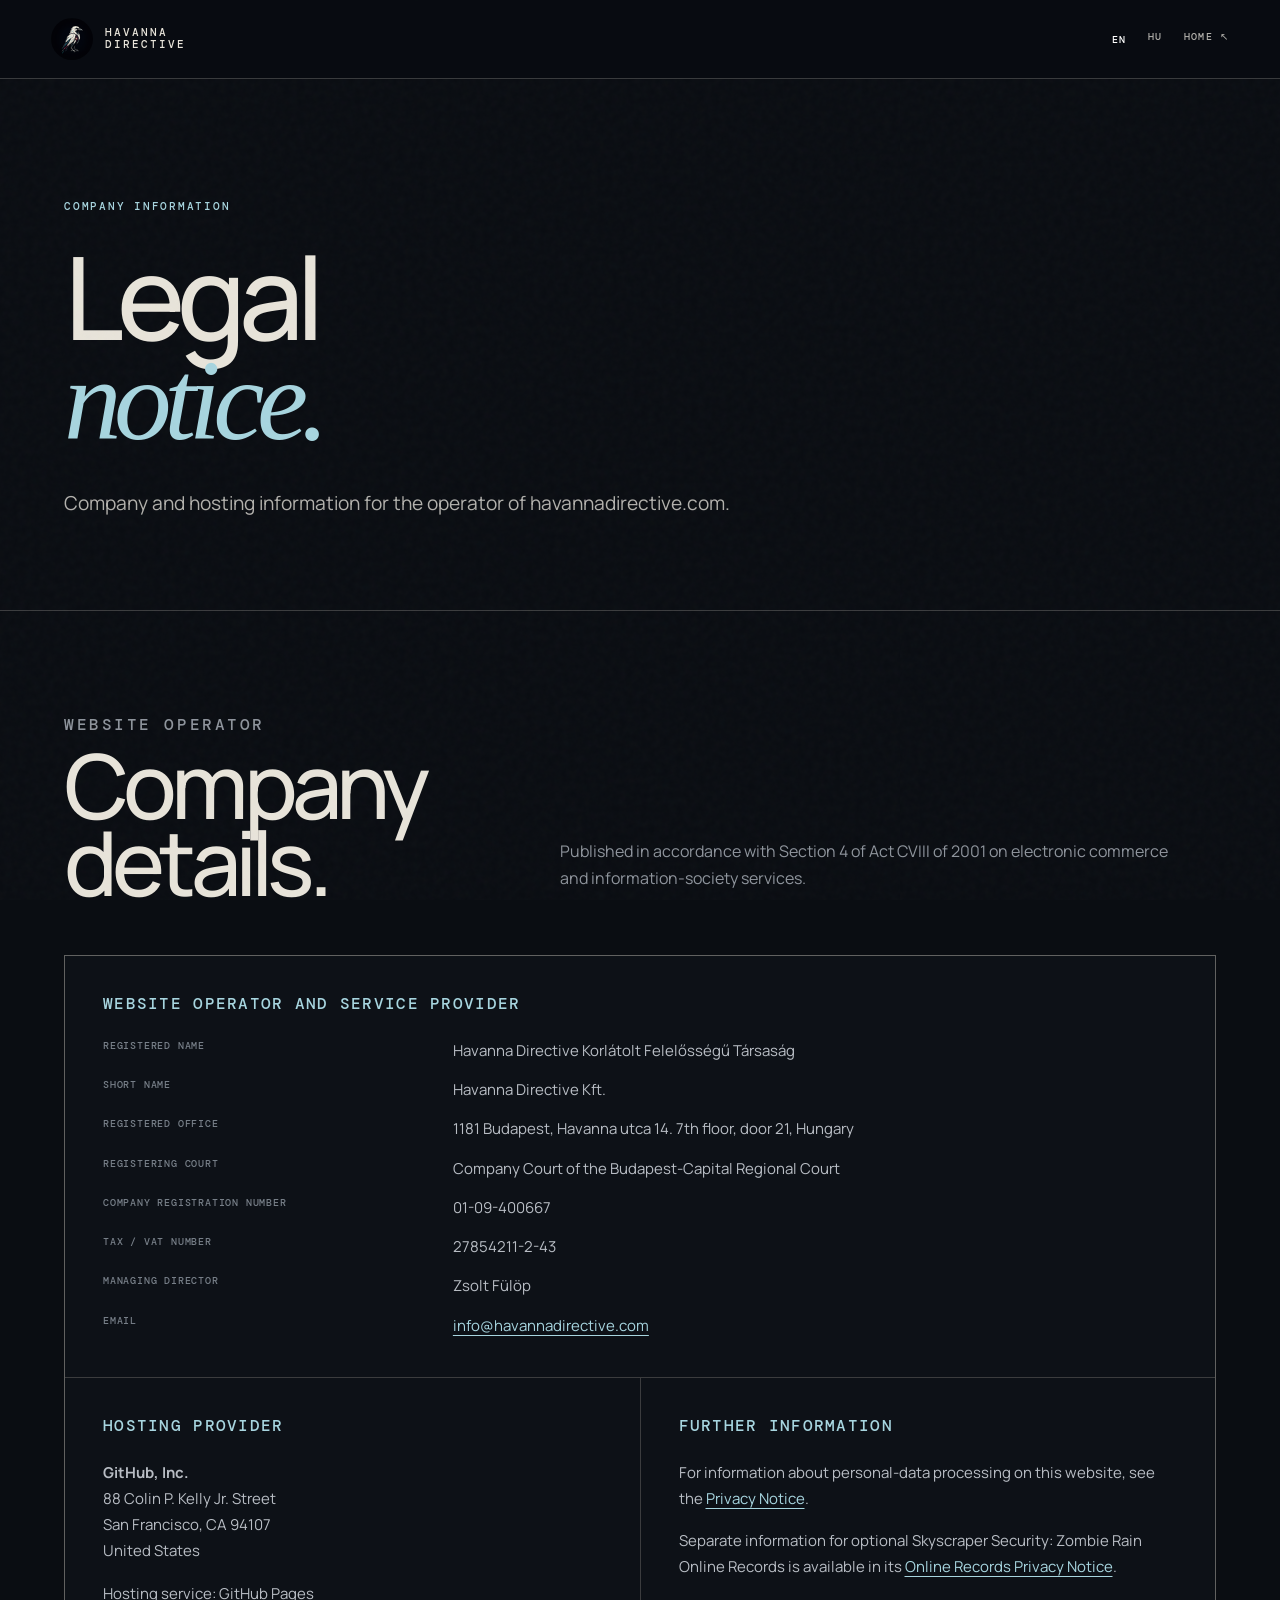
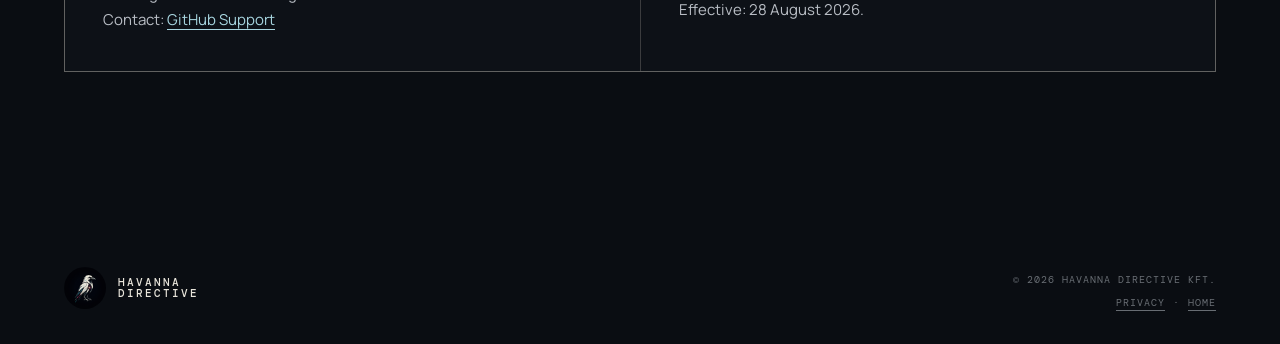
==== legal/index.html @ 8c20d3e9 "Add bilingual legal and privacy pages" ====
<!doctype html>
<html lang="en">
<head>
  <meta charset="utf-8">
  <meta name="viewport" content="width=device-width, initial-scale=1">
  <meta name="description" content="Legal notice and company information for Havanna Directive Kft.">
  <meta name="theme-color" content="#090c12">
  <title>Legal Notice — Havanna Directive</title>
  <link rel="icon" href="../assets/crow-favicon.png" type="image/png">
  <link rel="alternate" hreflang="en" href="https://havannadirective.com/legal/">
  <link rel="alternate" hreflang="hu" href="https://havannadirective.com/hu/impresszum/">
  <link rel="alternate" hreflang="x-default" href="https://havannadirective.com/legal/">
  <link rel="preconnect" href="https://fonts.googleapis.com">
  <link rel="preconnect" href="https://fonts.gstatic.com" crossorigin>
  <link href="https://fonts.googleapis.com/css2?family=DM+Mono:wght@400;500&amp;family=Manrope:wght@400;500;600;700&amp;display=swap" rel="stylesheet">
  <link rel="stylesheet" href="../styles.css?v=20260828-2">
</head>
<body>
  <div class="noise" aria-hidden="true"></div>
  <header class="document-header">
    <a class="brand" href="../" aria-label="Havanna Directive home">
      <img class="brand-crow" src="../assets/crow-favicon.png" alt="">
      <span>HAVANNA<br>DIRECTIVE</span>
    </a>
    <div class="document-tools" aria-label="Page navigation">
      <span aria-current="page">EN</span>
      <a href="../hu/impresszum/" lang="hu" hreflang="hu">HU</a>
      <a href="../"><span class="document-home-label">Home </span>↖</a>
    </div>
  </header>

  <main class="document-main">
    <section class="document-hero" aria-labelledby="legal-title">
      <p class="eyebrow">Company information</p>
      <h1 id="legal-title">Legal<br><em>notice.</em></h1>
      <p class="document-intro">Company and hosting information for the operator of havannadirective.com.</p>
    </section>

    <section class="document-language document-language-single" aria-labelledby="details-title">
      <div class="document-language-heading">
        <div>
          <p class="section-label">Website operator</p>
          <h2 id="details-title">Company<br>details.</h2>
        </div>
        <p>Published in accordance with Section 4 of Act CVIII of 2001 on electronic commerce and information-society services.</p>
      </div>

      <div class="document-grid">
        <article class="document-card wide">
          <h3>Website operator and service provider</h3>
          <dl>
            <dt>Registered name</dt>
            <dd>Havanna Directive Korlátolt Felelősségű Társaság</dd>
            <dt>Short name</dt>
            <dd>Havanna Directive Kft.</dd>
            <dt>Registered office</dt>
            <dd>1181 Budapest, Havanna utca 14. 7th floor, door 21, Hungary</dd>
            <dt>Registering court</dt>
            <dd>Company Court of the Budapest-Capital Regional Court</dd>
            <dt>Company registration number</dt>
            <dd>01-09-400667</dd>
            <dt>Tax / VAT number</dt>
            <dd>27854211-2-43</dd>
            <dt>Managing director</dt>
            <dd>Zsolt Fülöp</dd>
            <dt>Email</dt>
            <dd><a href="mailto:info@havannadirective.com">info@havannadirective.com</a></dd>
          </dl>
        </article>

        <article class="document-card">
          <h3>Hosting provider</h3>
          <p><strong>GitHub, Inc.</strong><br>88 Colin P. Kelly Jr. Street<br>San Francisco, CA 94107<br>United States</p>
          <p>Hosting service: GitHub Pages<br>Contact: <a href="https://support.github.com/contact" target="_blank" rel="noopener">GitHub Support</a></p>
        </article>

        <article class="document-card">
          <h3>Further information</h3>
          <p>For information about personal-data processing on this website, see the <a href="../privacy/">Privacy Notice</a>.</p>
          <p>Separate information for optional Skyscraper Security: Zombie Rain Online Records is available in its <a href="../sszr/privacy/">Online Records Privacy Notice</a>.</p>
          <p>Effective: 28 August 2026.</p>
        </article>
      </div>
    </section>
  </main>

  <footer>
    <a class="brand footer-brand" href="../">
      <img class="brand-crow" src="../assets/crow-favicon.png" alt="">
      <span>HAVANNA<br>DIRECTIVE</span>
    </a>
    <div class="footer-meta">
      <p>© 2026 Havanna Directive Kft.</p>
      <p class="footer-links"><a href="../privacy/">Privacy</a><span aria-hidden="true">·</span><a href="../">Home</a></p>
    </div>
  </footer>
</body>
</html>
---- styles.css ----
:root {
  --ink: #0a0d12;
  --paper: #e8e4da;
  --snow: #f4f1e9;
  --ice: #a7d5df;
  --signal: #e54b2f;
  --line: rgba(232, 228, 218, .22);
  --header-offset: 75px;
}

* { box-sizing: border-box; }
html { scroll-behavior: smooth; }
body {
  margin: 0;
  color: var(--paper);
  background: var(--ink);
  font-family: "Manrope", sans-serif;
  -webkit-font-smoothing: antialiased;
}
a { color: inherit; text-decoration: none; }
img { display: block; width: 100%; }
.noise {
  position: fixed;
  inset: 0;
  z-index: 20;
  opacity: .035;
  pointer-events: none;
  background-image: url("data:image/svg+xml,%3Csvg viewBox='0 0 140 140' xmlns='http://www.w3.org/2000/svg'%3E%3Cfilter id='n'%3E%3CfeTurbulence type='fractalNoise' baseFrequency='.9' numOctaves='4' stitchTiles='stitch'/%3E%3C/filter%3E%3Crect width='100%25' height='100%25' filter='url(%23n)' opacity='.8'/%3E%3C/svg%3E");
}

.site-header {
  position: fixed;
  inset: 0 0 auto;
  z-index: 30;
  display: flex;
  align-items: center;
  justify-content: space-between;
  padding: 28px 4vw;
  background: transparent;
  border-bottom: 1px solid transparent;
  transition: padding .25s ease, background .25s ease, border-color .25s ease;
}
.site-header.scrolled, .site-header.menu-open { background: rgba(9,12,18,.9); border-bottom-color: var(--line); backdrop-filter: blur(16px); }
.site-header.scrolled { padding: 16px 4vw; }
.brand {
  display: inline-flex;
  align-items: center;
  gap: 12px;
  font: 500 11px/1.05 "DM Mono", monospace;
  letter-spacing: .18em;
}
.brand-crow {
  width: 42px;
  height: 42px;
  object-fit: cover;
  border-radius: 50%;
}
nav { display: flex; align-items: center; gap: 32px; font: 500 11px "DM Mono", monospace; letter-spacing: .11em; text-transform: uppercase; }
nav > a, .games-menu summary { opacity: .72; transition: opacity .2s; }
nav > a:hover, nav > a:focus-visible, .games-menu summary:hover, .games-menu summary:focus-visible { opacity: 1; }
.games-menu { position: relative; }
.games-menu summary { display: flex; align-items: center; gap: 8px; list-style: none; cursor: pointer; }
.games-menu summary::-webkit-details-marker { display: none; }
.games-menu summary::after { content: "+"; color: var(--ice); font-size: 14px; transition: transform .2s; }
.games-menu[open] summary::after { transform: rotate(45deg); }
.games-menu-panel {
  position: absolute;
  top: calc(100% + 16px);
  left: -18px;
  display: grid;
  min-width: 340px;
  padding: 8px;
  background: rgba(9,12,18,.97);
  border: 1px solid var(--line);
  box-shadow: 0 18px 45px rgba(0,0,0,.28);
}
.games-menu-panel a { display: block; padding: 12px 10px; opacity: .74; white-space: nowrap; transition: color .2s, opacity .2s, background .2s; }
.games-menu-panel a:hover, .games-menu-panel a:focus-visible { color: white; background: rgba(255,255,255,.06); opacity: 1; }
.games-menu summary:focus-visible, .games-menu-panel a:focus-visible { outline: 1px solid var(--ice); outline-offset: 3px; }
.menu-toggle { display: none; }
section[id] { scroll-margin-top: var(--header-offset); }

.hero { position: relative; min-height: 100svh; overflow: hidden; }
.hero-media, .hero-shade { position: absolute; inset: 0; }
.hero-media img { height: 100%; object-fit: cover; filter: saturate(.7) contrast(1.08); transform: scale(1.02); }
.hero-shade {
  background:
    linear-gradient(90deg, rgba(7,10,15,.96) 0%, rgba(7,10,15,.68) 48%, rgba(7,10,15,.16) 100%),
    linear-gradient(0deg, rgba(7,10,15,.75) 0%, transparent 38%);
}
.hero-content { position: relative; z-index: 2; padding: 29vh 5vw 10vh; max-width: 920px; }
.eyebrow, .section-label {
  margin: 0 0 34px;
  color: var(--ice);
  font: 500 11px "DM Mono", monospace;
  letter-spacing: .16em;
  text-transform: uppercase;
}
h1, h2 { margin: 0; font-weight: 500; letter-spacing: -.065em; line-height: .86; }
h1 { font-size: clamp(66px, 10.5vw, 172px); }
h1 em, h2 em { color: var(--ice); font-family: Georgia, serif; font-weight: 400; }
.hero-copy { max-width: 520px; margin: 38px 0 32px; color: rgba(244,241,233,.74); font-size: clamp(16px, 1.5vw, 21px); line-height: 1.55; }
.text-link {
  display: inline-flex;
  align-items: center;
  gap: 42px;
  border-bottom: 1px solid currentColor;
  padding: 0 0 8px;
  font: 500 12px "DM Mono", monospace;
  letter-spacing: .11em;
  text-transform: uppercase;
}
.text-link span { font-size: 18px; transition: transform .2s; }
.text-link:hover span { transform: translate(3px, 3px); }
.hero-index {
  position: absolute;
  right: 4vw;
  bottom: 32px;
  z-index: 2;
  display: flex;
  gap: 22px;
  color: rgba(255,255,255,.5);
  font: 10px "DM Mono", monospace;
}

.manifesto { padding: 145px 5vw 170px; }
.manifesto-copy { font-size: clamp(36px, 6vw, 94px); font-weight: 500; letter-spacing: -.055em; line-height: 1.02; }
.manifesto-copy span { display: block; }
.manifesto-copy .muted { color: #555960; }

.game-section { padding: 120px 5vw; background: var(--snow); color: var(--ink); }
.game-section .section-label, .studio-section .section-label { color: #6f7377; }
.game-heading { display: grid; grid-template-columns: 1.15fr .85fr; gap: 8vw; align-items: end; margin-bottom: 75px; }
h2 { font-size: clamp(62px, 9vw, 142px); }
.game-heading h2 { line-height: 1; }
.game-heading h2 em, .studio-section h2 em { color: var(--signal); }
.game-summary { padding-bottom: 10px; }
.game-summary > p { max-width: 540px; margin: 0 0 30px; font-size: 18px; line-height: 1.65; color: #4e5154; }
.game-actions { display: flex; flex-wrap: wrap; gap: 12px; }
.button { padding: 15px 20px; border: 1px solid #bbb9b1; font: 500 11px "DM Mono", monospace; letter-spacing: .08em; text-transform: uppercase; transition: .2s; }
.button-primary { background: var(--ink); color: white; border-color: var(--ink); }
.button-primary:hover { background: var(--signal); border-color: var(--signal); }
.button-quiet:hover { background: #ddd9cf; }
.game-feature { position: relative; }
.game-feature img { aspect-ratio: 3840 / 1240; min-height: 320px; object-fit: cover; object-position: center; }
.feature-label {
  display: flex;
  justify-content: space-between;
  gap: 20px;
  padding: 15px 0;
  border-bottom: 1px solid #b7b4ac;
  color: #606266;
  font: 10px "DM Mono", monospace;
  letter-spacing: .1em;
  text-transform: uppercase;
}
.game-grid { display: grid; grid-template-columns: repeat(2, 1fr); margin-top: 110px; }
.game-card { min-height: 390px; padding: 42px; border: 1px solid #c6c2b8; margin: -1px 0 0 -1px; display: flex; flex-direction: column; justify-content: flex-end; }
.game-card h3 { margin: 0 0 18px; font-size: clamp(30px, 4vw, 60px); font-weight: 500; letter-spacing: -.045em; }
.game-card p { max-width: 480px; margin: 0; color: #606266; line-height: 1.6; }
.card-index { margin-bottom: auto; font: 11px "DM Mono", monospace; color: var(--signal); }
.image-card { padding: 0; overflow: hidden; }
.image-card .screenshot-link { height: 100%; }
.image-card img { height: 100%; object-fit: cover; transition: transform .7s ease; }
.image-card:hover img { transform: scale(1.025); }
.mbw-gallery { display: grid; grid-template-columns: repeat(2, 1fr); gap: 22px; margin-top: 22px; }
.mbw-gallery figure { margin: 0; }
.mbw-gallery img { width: 100%; aspect-ratio: 16 / 9; object-fit: cover; border: 1px solid #c6c2b8; }
.mbw-gallery figcaption { padding-top: 12px; color: #74767a; font: 10px "DM Mono", monospace; letter-spacing: .08em; text-transform: uppercase; }

.zombie-section {
  padding: 130px 5vw;
  color: #f2e8f8;
  background: radial-gradient(circle at 82% 15%, rgba(169, 65, 227, .2), transparent 30%), linear-gradient(145deg, #13081d, #07040d 70%);
}
.zombie-section .section-label { color: #65e4ef; }
.zombie-heading { display: grid; grid-template-columns: 1.15fr .85fr; gap: 8vw; align-items: end; margin-bottom: 75px; }
.zombie-heading h2 { font-size: clamp(50px, 6.6vw, 106px); line-height: .9; }
.zombie-heading h2 em { color: #d264f4; }
.zombie-summary { padding-bottom: 10px; }
.zombie-summary p { max-width: 560px; margin: 0 0 20px; color: #bcb0c6; font-size: 17px; line-height: 1.65; }
.zombie-summary .zombie-tagline { color: #67e3ed; font-size: 20px; font-weight: 600; }
.status-badge { display: inline-block; margin-top: 10px; padding: 9px 12px; border: 1px solid #9f42d2; color: #e488fa; font: 500 10px "DM Mono", monospace; letter-spacing: .13em; text-transform: uppercase; }
.zombie-counter-link { display: flex; width: fit-content; gap: 28px; margin-top: 24px; padding-bottom: 7px; border-bottom: 1px solid rgba(103, 227, 237, .45); color: #67e3ed; font: 500 11px "DM Mono", monospace; letter-spacing: .1em; text-transform: uppercase; }
.zombie-counter-link span { transition: transform .2s; }
.zombie-counter-link:hover span { transform: translate(3px, -3px); }
.zombie-feature { position: relative; overflow: hidden; border: 1px solid rgba(199, 93, 246, .45); }
.zombie-feature > .screenshot-link img { aspect-ratio: 16 / 9; object-fit: contain; }
.zombie-feature-copy { position: absolute; left: 25px; right: 25px; bottom: 25px; display: flex; justify-content: space-between; align-items: end; gap: 35px; padding: 24px; border: 1px solid rgba(184, 76, 232, .6); background: rgba(12, 5, 20, .82); backdrop-filter: blur(10px); }
.zombie-feature-copy span { flex: 0 0 auto; color: #ed83f6; font: 500 11px "DM Mono", monospace; letter-spacing: .13em; text-transform: uppercase; }
.zombie-feature-copy p { max-width: 720px; margin: 0; color: #ded2e7; line-height: 1.55; }
.zombie-gallery { display: grid; grid-template-columns: repeat(2, 1fr); gap: 22px; margin-top: 22px; }
.zombie-gallery figure { margin: 0; }
.zombie-gallery img { width: 100%; height: auto; aspect-ratio: 16 / 9; object-fit: contain; border: 1px solid rgba(199, 93, 246, .3); }
.zombie-gallery figcaption { padding-top: 12px; color: #887b91; font: 10px "DM Mono", monospace; letter-spacing: .08em; text-transform: uppercase; }
.screenshot-link { display: block; background: #08040d; cursor: zoom-in; overflow: hidden; }
.screenshot-link img { transition: filter .2s ease, transform .3s ease; }
.screenshot-link:hover img { filter: brightness(1.08); transform: scale(1.006); }
.lightbox { width: min(96vw, 1800px); max-width: none; padding: 0; border: 1px solid rgba(199, 93, 246, .7); background: #050308; box-shadow: 0 0 80px rgba(173, 58, 229, .25); }
.lightbox::backdrop { background: rgba(2, 2, 5, .92); backdrop-filter: blur(8px); }
.lightbox img { width: 100%; max-height: 92vh; object-fit: contain; }
.lightbox-close { position: absolute; top: 14px; right: 14px; z-index: 2; padding: 10px 13px; border: 1px solid rgba(255,255,255,.35); color: white; background: rgba(5,3,8,.86); font: 500 10px "DM Mono", monospace; letter-spacing: .1em; text-transform: uppercase; cursor: pointer; }
.studio-section { background: #b9c3bd; color: var(--ink); padding: 130px 5vw; }
.studio-layout { display: grid; grid-template-columns: 1.15fr .85fr; gap: 8vw; align-items: end; }
.studio-copy { max-width: 580px; padding-bottom: 12px; }
.studio-copy p { margin: 0 0 22px; font-size: 18px; line-height: 1.7; color: #323a37; }
.text-link.dark { margin-top: 20px; }
.timeline { display: grid; grid-template-columns: repeat(3, 1fr); margin-top: 130px; border-top: 1px solid rgba(10,13,18,.35); }
.timeline-two { grid-template-columns: repeat(2, 1fr); }
.timeline-item { min-height: 250px; padding: 28px 30px 10px 0; border-right: 1px solid rgba(10,13,18,.35); }
.timeline-item + .timeline-item { padding-left: 30px; }
.timeline-item:last-child { border: 0; }
.timeline-item span { color: #65716c; font: 10px "DM Mono", monospace; letter-spacing: .13em; text-transform: uppercase; }
.timeline-item strong { display: block; margin: 55px 0 14px; font-size: 25px; font-weight: 500; letter-spacing: -.03em; }
.timeline-item p { color: #46504c; line-height: 1.55; }

.contact-section { padding: 130px 5vw 100px; }
.contact-section h2 { max-width: 1100px; }
.contact-section h2 em { color: var(--signal); }
.contact-row { display: flex; justify-content: space-between; align-items: end; gap: 40px; margin-top: 110px; padding-top: 25px; border-top: 1px solid var(--line); }
.contact-row p { margin: 0; color: #7e8389; font-size: 14px; line-height: 1.6; }
.contact-links { display: flex; flex-direction: column; align-items: end; gap: 20px; }
.contact-link { font-size: clamp(18px, 2.5vw, 40px); letter-spacing: -.035em; border-bottom: 1px solid #555; padding-bottom: 8px; }
.social-link { color: var(--ice); font: 500 11px "DM Mono", monospace; letter-spacing: .11em; text-transform: uppercase; border-bottom: 1px solid rgba(167,213,223,.45); padding-bottom: 7px; }
.social-link span { margin-left: 20px; }

footer { display: flex; align-items: end; justify-content: space-between; gap: 30px; padding: 80px 5vw 35px; color: #686d73; font: 10px "DM Mono", monospace; text-transform: uppercase; letter-spacing: .1em; }
.footer-brand { color: var(--paper); }
footer p { margin: 0; }
.footer-meta { display: flex; flex-direction: column; align-items: end; gap: 10px; text-align: right; }
.footer-links { display: flex; flex-wrap: wrap; justify-content: flex-end; gap: 8px; }
footer a:not(.brand) { text-decoration: underline; text-underline-offset: 4px; }
footer a:not(.brand):hover, footer a:not(.brand):focus-visible { color: var(--ice); }

.document-header {
  position: sticky;
  top: 0;
  z-index: 30;
  display: flex;
  align-items: center;
  justify-content: space-between;
  gap: 24px;
  padding: 18px 4vw;
  background: rgba(9,12,18,.94);
  border-bottom: 1px solid var(--line);
  backdrop-filter: blur(16px);
}
.document-tools { display: flex; align-items: center; gap: 22px; color: rgba(244,241,233,.72); font: 500 10px "DM Mono", monospace; letter-spacing: .11em; text-transform: uppercase; }
.document-tools > span { color: white; }
.document-tools a { padding-bottom: 5px; border-bottom: 1px solid transparent; }
.document-tools a:hover, .document-tools a:focus-visible { color: white; border-bottom-color: var(--ice); }
.document-main { padding-bottom: 90px; }
.document-hero { padding: 120px 5vw 90px; }
.document-hero h1 { max-width: 1100px; font-size: clamp(58px, 9vw, 138px); }
.document-hero h1 em { color: var(--ice); }
.document-intro { max-width: 720px; margin: 38px 0 0; color: rgba(244,241,233,.72); font-size: clamp(16px, 1.5vw, 20px); line-height: 1.65; }
.document-language { padding: 100px 5vw 25px; border-top: 1px solid var(--line); scroll-margin-top: 78px; }
.document-language-heading { display: grid; grid-template-columns: .75fr 1.25fr; gap: 8vw; align-items: end; margin-bottom: 55px; }
.document-language-heading h2 { font-size: clamp(48px, 7vw, 104px); }
.document-language-heading p { max-width: 620px; margin: 0 0 8px; color: #8e949c; font-size: 16px; line-height: 1.7; }
.document-grid { display: grid; grid-template-columns: repeat(2, minmax(0, 1fr)); gap: 1px; background: var(--line); border: 1px solid var(--line); }
.document-card { min-height: 250px; padding: 38px; background: #0d1117; }
.document-card.wide { grid-column: 1 / -1; }
.document-card h3 { margin: 0 0 23px; color: var(--ice); font: 500 16px/1.3 "DM Mono", monospace; letter-spacing: .08em; text-transform: uppercase; }
.document-card p, .document-card li, .document-card dd { color: #b8bdc4; font-size: 15px; line-height: 1.75; }
.document-card p { margin: 0 0 16px; }
.document-card p:last-child { margin-bottom: 0; }
.document-card a { color: var(--ice); text-decoration: underline; text-underline-offset: 4px; overflow-wrap: anywhere; }
.document-card dl { display: grid; grid-template-columns: minmax(155px, .45fr) 1fr; gap: 13px 24px; margin: 0; }
.document-card dt { color: #777f88; font: 500 10px/1.6 "DM Mono", monospace; letter-spacing: .08em; text-transform: uppercase; }
.document-card dd { margin: 0; }
.document-card ul { margin: 0; padding-left: 20px; }
.document-note { margin-top: 22px; color: #777f88; font-size: 13px; line-height: 1.65; }

.reveal { opacity: 0; transform: translateY(24px); transition: opacity .8s ease, transform .8s ease; }
.reveal.visible { opacity: 1; transform: none; }

@media (max-width: 800px) {
  :root { --header-offset: 71px; }

  .site-header { padding: 22px; }
  .site-header.scrolled { padding: 14px 22px; }
  .menu-toggle { display: block; color: white; border: 1px solid rgba(255,255,255,.4); background: transparent; padding: 9px 12px; font: 10px "DM Mono", monospace; text-transform: uppercase; }
  nav { position: absolute; top: 100%; left: 20px; right: 20px; display: none; align-items: stretch; flex-direction: column; gap: 20px; padding: 25px; background: rgba(9,12,18,.96); border: 1px solid var(--line); }
  nav.open { display: flex; }
  nav > a, .games-menu summary { width: fit-content; }
  .games-menu-panel { position: static; min-width: 0; margin-top: 14px; padding: 4px 0 0 14px; background: transparent; border: 0; border-left: 1px solid var(--line); box-shadow: none; }
  .games-menu-panel a { padding: 10px 8px; white-space: normal; }
  .hero-content { padding: 27vh 22px 100px; }
  .hero-copy { max-width: 420px; }
  .hero-index { display: none; }
  .manifesto, .game-section, .zombie-section, .studio-section, .contact-section { padding-left: 22px; padding-right: 22px; }
  .manifesto { padding-top: 100px; padding-bottom: 110px; }
  .game-heading, .zombie-heading, .studio-layout { grid-template-columns: 1fr; gap: 50px; }
  .zombie-heading h2 { font-size: 54px; }
  .game-feature img { aspect-ratio: 16 / 9; min-height: 0; }
  .game-grid { grid-template-columns: 1fr; margin-top: 70px; }
  .game-card { min-height: 330px; padding: 28px; }
  .image-card { min-height: 260px; }
  .mbw-gallery { grid-template-columns: 1fr; }
  .zombie-feature-copy { position: static; display: block; border-width: 1px 0 0; }
  .zombie-feature-copy span { display: block; margin-bottom: 14px; }
  .zombie-gallery { grid-template-columns: 1fr; }
  .zombie-gallery img { aspect-ratio: 16 / 9; }
  .timeline { grid-template-columns: 1fr; margin-top: 80px; }
  .timeline-item { min-height: auto; padding: 30px 0 40px; border-right: 0; border-bottom: 1px solid rgba(10,13,18,.35); }
  .timeline-item + .timeline-item { padding-left: 0; }
  .timeline-item:last-child { border-bottom: 0; }
  .timeline-item strong { margin-top: 25px; }
  .contact-row { flex-direction: column; align-items: start; margin-top: 70px; }
  .contact-links { align-items: start; width: 100%; }
  .contact-link { overflow-wrap: anywhere; }
  footer { flex-direction: column; align-items: start; padding-left: 22px; padding-right: 22px; }
  .footer-meta { align-items: start; text-align: left; }
  .footer-links { justify-content: flex-start; }
  .document-header { padding: 14px 22px; }
  .document-tools { gap: 12px; }
  .document-tools .document-home-label { display: none; }
  .document-hero { padding: 85px 22px 70px; }
  .document-language { padding: 75px 22px 20px; }
  .document-language-heading { grid-template-columns: 1fr; gap: 28px; margin-bottom: 40px; }
  .document-grid { grid-template-columns: 1fr; }
  .document-card { min-height: 0; padding: 28px 24px; }
  .document-card.wide { grid-column: auto; }
  .document-card dl { grid-template-columns: 1fr; gap: 5px; }
  .document-card dd + dt { margin-top: 10px; }
}

@media (prefers-reduced-motion: reduce) {
  html { scroll-behavior: auto; }
  .reveal { opacity: 1; transform: none; transition: none; }
}
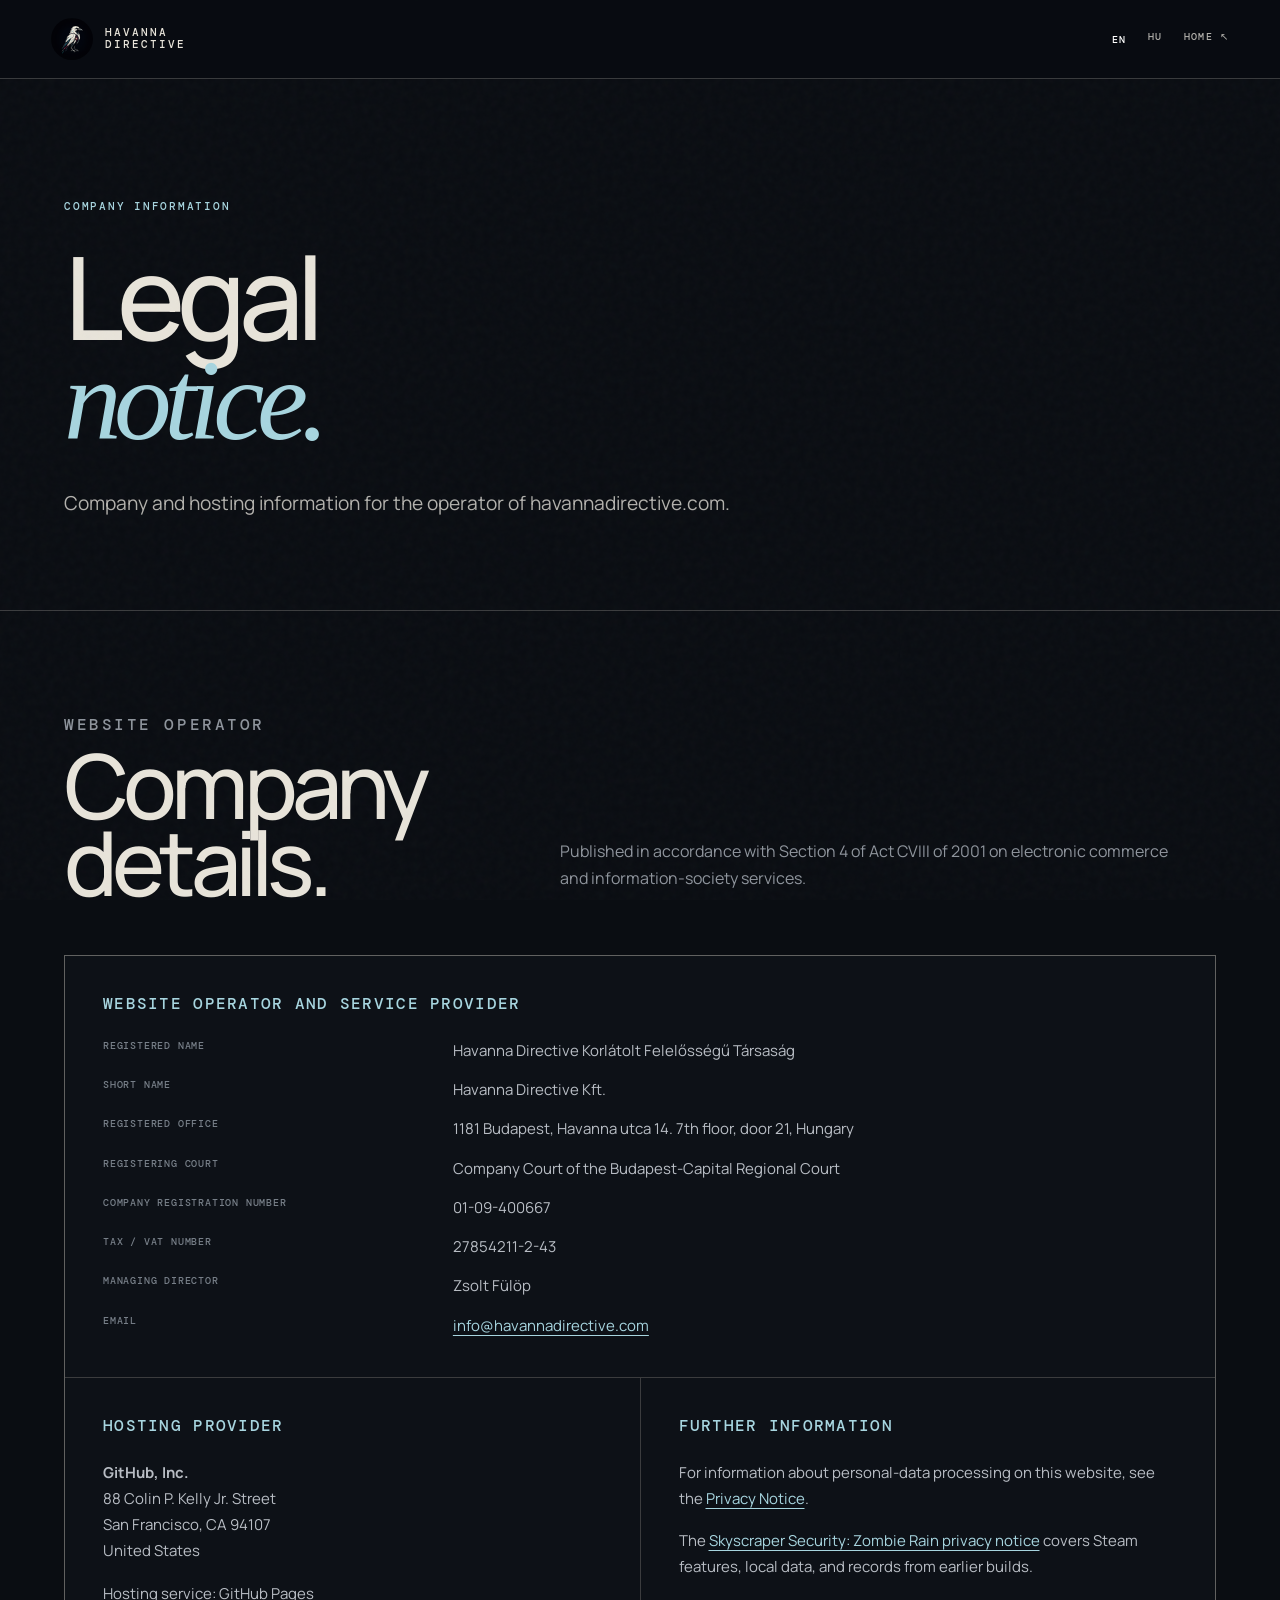
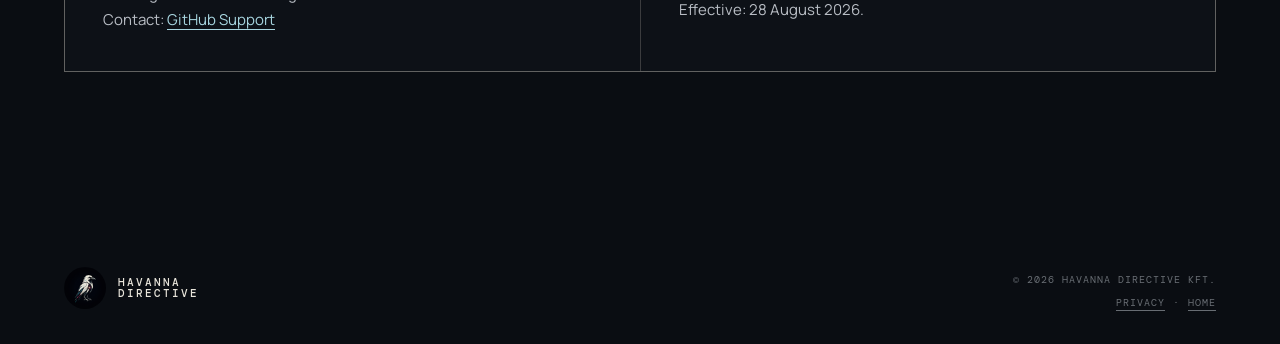
==== commit 1074cedd: "Replace website records with Steam rankings and refresh game pages" ====
--- a/legal/index.html
+++ b/legal/index.html
@@ -77,7 +77,7 @@
         <article class="document-card">
           <h3>Further information</h3>
           <p>For information about personal-data processing on this website, see the <a href="../privacy/">Privacy Notice</a>.</p>
-          <p>Separate information for optional Skyscraper Security: Zombie Rain Online Records is available in its <a href="../sszr/privacy/">Online Records Privacy Notice</a>.</p>
+          <p>The <a href="../sszr/privacy/">Skyscraper Security: Zombie Rain privacy notice</a> covers Steam features, local data, and records from earlier builds.</p>
           <p>Effective: 28 August 2026.</p>
         </article>
       </div>
--- a/styles.css
+++ b/styles.css
@@ -200,6 +200,24 @@
 .lightbox::backdrop { background: rgba(2, 2, 5, .92); backdrop-filter: blur(8px); }
 .lightbox img { width: 100%; max-height: 92vh; object-fit: contain; }
 .lightbox-close { position: absolute; top: 14px; right: 14px; z-index: 2; padding: 10px 13px; border: 1px solid rgba(255,255,255,.35); color: white; background: rgba(5,3,8,.86); font: 500 10px "DM Mono", monospace; letter-spacing: .1em; text-transform: uppercase; cursor: pointer; }
+.press-section {
+  padding: 130px 5vw;
+  border-top: 1px solid var(--line);
+  background:
+    linear-gradient(118deg, rgba(103,227,237,.09), transparent 38%),
+    #0d1217;
+}
+.press-section .section-label { color: var(--ice); }
+.press-layout { display: grid; grid-template-columns: .8fr 1.2fr; gap: 8vw; align-items: end; }
+.press-section h2 em { color: var(--ice); }
+.press-kicker { margin: 0 0 22px; color: #6f7d82; font: 500 10px "DM Mono", monospace; letter-spacing: .14em; text-transform: uppercase; }
+.press-card { padding: 30px 0 34px; border-top: 1px solid rgba(167,213,223,.42); border-bottom: 1px solid rgba(167,213,223,.18); }
+.press-source { display: flex; justify-content: space-between; gap: 24px; color: var(--ice); font: 500 10px "DM Mono", monospace; letter-spacing: .13em; text-transform: uppercase; }
+.press-card h3 { max-width: 780px; margin: 48px 0 22px; font-size: clamp(30px, 4vw, 58px); font-weight: 500; letter-spacing: -.045em; line-height: 1.03; }
+.press-card p { max-width: 720px; margin: 0 0 38px; color: #9ca6aa; font-size: 17px; line-height: 1.65; }
+.press-link { display: inline-flex; align-items: center; gap: 34px; padding-bottom: 8px; border-bottom: 1px solid rgba(167,213,223,.55); color: var(--ice); font: 500 11px "DM Mono", monospace; letter-spacing: .11em; text-transform: uppercase; }
+.press-link span { font-size: 17px; transition: transform .2s; }
+.press-link:hover span { transform: translate(3px, -3px); }
 .studio-section { background: #b9c3bd; color: var(--ink); padding: 130px 5vw; }
 .studio-layout { display: grid; grid-template-columns: 1.15fr .85fr; gap: 8vw; align-items: end; }
 .studio-copy { max-width: 580px; padding-bottom: 12px; }
@@ -289,9 +307,9 @@
   .hero-content { padding: 27vh 22px 100px; }
   .hero-copy { max-width: 420px; }
   .hero-index { display: none; }
-  .manifesto, .game-section, .zombie-section, .studio-section, .contact-section { padding-left: 22px; padding-right: 22px; }
+  .manifesto, .game-section, .zombie-section, .press-section, .studio-section, .contact-section { padding-left: 22px; padding-right: 22px; }
   .manifesto { padding-top: 100px; padding-bottom: 110px; }
-  .game-heading, .zombie-heading, .studio-layout { grid-template-columns: 1fr; gap: 50px; }
+  .game-heading, .zombie-heading, .press-layout, .studio-layout { grid-template-columns: 1fr; gap: 50px; }
   .zombie-heading h2 { font-size: 54px; }
   .game-feature img { aspect-ratio: 16 / 9; min-height: 0; }
   .game-grid { grid-template-columns: 1fr; margin-top: 70px; }
